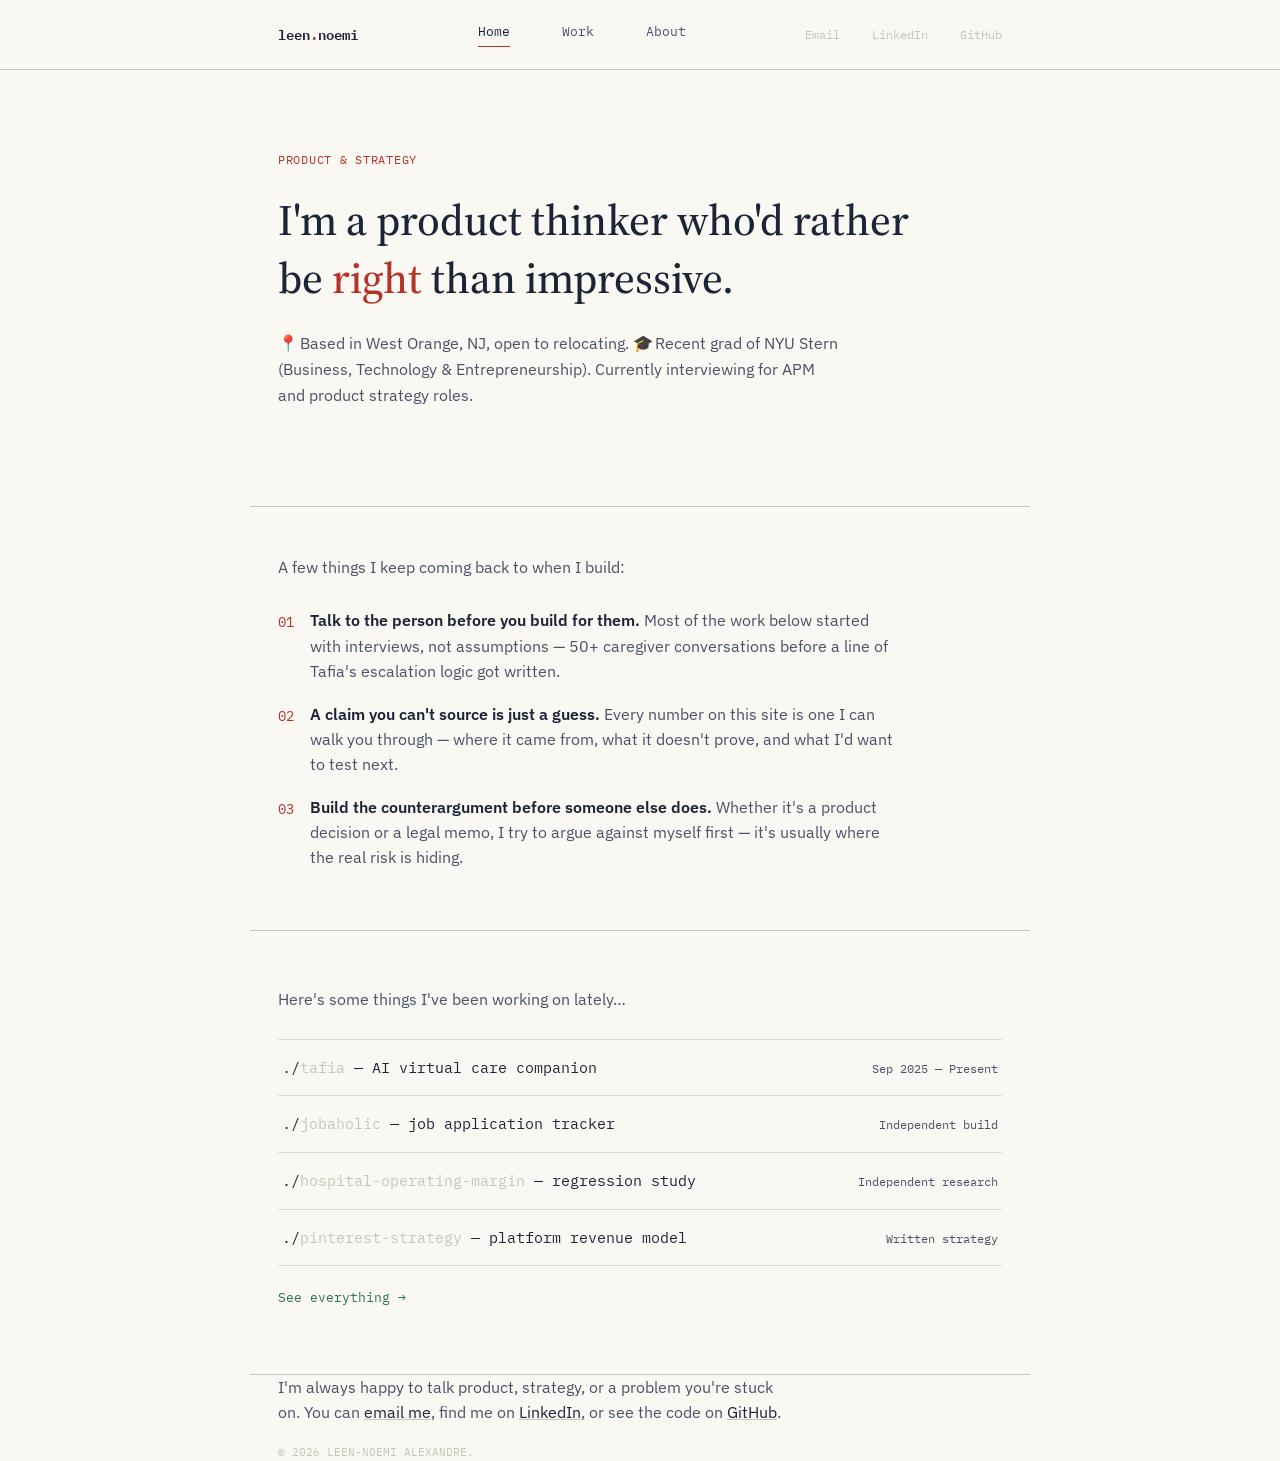
==== index.html @ fa709e36 "Add files via upload" ====
<!DOCTYPE html>
<html lang="en">
<head>
<meta charset="UTF-8">
<meta name="viewport" content="width=device-width, initial-scale=1.0">
<title>Leen-Noemi Alexandre</title>
<meta name="description" content="Product & strategy work by Leen-Noemi Alexandre.">
<link rel="preconnect" href="https://fonts.googleapis.com">
<link rel="preconnect" href="https://fonts.gstatic.com" crossorigin>
<link href="https://fonts.googleapis.com/css2?family=Source+Serif+4:opsz,wght@8..60,400;8..60,500;8..60,600;8..60,700&family=IBM+Plex+Sans:wght@400;500;600&family=IBM+Plex+Mono:wght@400;500;600&display=swap" rel="stylesheet">
<link rel="stylesheet" href="style.css">
</head>
<body>

<nav class="site-nav">
  <div class="wrap">
    <a href="index.html" class="nav-mark">leen<span>.</span>noemi</a>
    <div class="nav-links">
      <a href="index.html" class="active">Home</a>
      <a href="work.html">Work</a>
      <a href="about.html">About</a>
    </div>
    <div class="nav-social">
      <a href="mailto:leenalexia@outlook.com">Email</a>
      <a href="https://linkedin.com/in/leennoemialexandre" target="_blank" rel="noopener">LinkedIn</a>
      <a href="https://github.com/leennoemialexandre" target="_blank" rel="noopener">GitHub</a>
    </div>
  </div>
</nav>

<main>

  <section class="hero wrap">
    <p class="eyebrow">PRODUCT &amp; STRATEGY</p>
    <h1>I'm a product thinker who'd rather be <span class="accent">right</span> than impressive.</h1>
    <p class="status-line"><span class="pin">📍</span>Based in West Orange, NJ, open to relocating. <span class="pin">🎓</span>Recent grad of NYU Stern (Business, Technology &amp; Entrepreneurship). Currently interviewing for APM and product strategy roles.</p>
  </section>

  <section class="musings wrap">
    <p class="lede">A few things I keep coming back to when I build:</p>
    <ol class="musing-list">
      <li>
        <span class="num">01</span>
        <span class="txt"><strong>Talk to the person before you build for them.</strong> Most of the work below started with interviews, not assumptions — 50+ caregiver conversations before a line of Tafia's escalation logic got written.</span>
      </li>
      <li>
        <span class="num">02</span>
        <span class="txt"><strong>A claim you can't source is just a guess.</strong> Every number on this site is one I can walk you through — where it came from, what it doesn't prove, and what I'd want to test next.</span>
      </li>
      <li>
        <span class="num">03</span>
        <span class="txt"><strong>Build the counterargument before someone else does.</strong> Whether it's a product decision or a legal memo, I try to argue against myself first — it's usually where the real risk is hiding.</span>
      </li>
    </ol>
  </section>

  <section class="preview wrap">
    <p class="lede">Here's some things I've been working on lately&hellip;</p>
    <ul class="slug-list">
      <li>
        <a class="slug-link" href="work.html#tafia">
          <span class="path">./<span class="dim">tafia</span> — AI virtual care companion</span>
          <span class="meta">Sep 2025 — Present</span>
        </a>
      </li>
      <li>
        <a class="slug-link" href="work.html#jobaholic">
          <span class="path">./<span class="dim">jobaholic</span> — job application tracker</span>
          <span class="meta">Independent build</span>
        </a>
      </li>
      <li>
        <a class="slug-link" href="work.html#hospital-margin">
          <span class="path">./<span class="dim">hospital-operating-margin</span> — regression study</span>
          <span class="meta">Independent research</span>
        </a>
      </li>
      <li>
        <a class="slug-link" href="work.html#pinterest-strategy">
          <span class="path">./<span class="dim">pinterest-strategy</span> — platform revenue model</span>
          <span class="meta">Written strategy</span>
        </a>
      </li>
    </ul>
    <a class="view-all" href="work.html">See everything &rarr;</a>
  </section>

</main>

<footer class="wrap">
  <p class="footer-line">I'm always happy to talk product, strategy, or a problem you're stuck on. You can <a href="mailto:leenalexia@outlook.com">email me</a>, find me on <a href="https://linkedin.com/in/leennoemialexandre" target="_blank" rel="noopener">LinkedIn</a>, or see the code on <a href="https://github.com/leennoemialexandre" target="_blank" rel="noopener">GitHub</a>.</p>
  <p class="footer-copy">© 2026 LEEN-NOEMI ALEXANDRE.</p>
</footer>

<script src="script.js"></script>
</body>
</html>
---- style.css ----
:root {
  --paper: #FAF8F3;
  --paper-raised: #FFFFFE;
  --ink: #1C2438;
  --ink-soft: #4A5268;
  --redline: #B4332B;
  --verified: #2F6E58;
  --rule: #C9C4B8;
  --rule-soft: #DEDACD;

  --serif: 'Source Serif 4', Georgia, serif;
  --sans: 'IBM Plex Sans', -apple-system, sans-serif;
  --mono: 'IBM Plex Mono', 'Courier New', monospace;
}

* { box-sizing: border-box; }

@media (prefers-reduced-motion: reduce) {
  * { animation-duration: 0.001ms !important; transition-duration: 0.001ms !important; }
}

html { scroll-behavior: smooth; }

body {
  margin: 0;
  background: var(--paper);
  color: var(--ink);
  font-family: var(--sans);
  font-size: 16px;
  line-height: 1.6;
}

a { color: inherit; }

.wrap {
  max-width: 780px;
  margin: 0 auto;
  padding: 0 28px;
}

/* ---------- Nav ---------- */
.site-nav {
  border-bottom: 1px solid var(--rule);
  padding: 22px 0;
}
.site-nav .wrap {
  display: flex;
  justify-content: space-between;
  align-items: center;
  flex-wrap: wrap;
  gap: 14px;
}
.nav-mark {
  font-family: var(--mono);
  font-weight: 600;
  font-size: 14px;
  text-decoration: none;
  color: var(--ink);
}
.nav-mark span { color: var(--redline); }
.nav-links {
  display: flex;
  gap: 26px;
  font-family: var(--mono);
  font-size: 13px;
}
.nav-links a {
  text-decoration: none;
  color: var(--ink-soft);
  padding-bottom: 3px;
  border-bottom: 1px solid transparent;
  margin-right: 26px;
}
.nav-links a:last-child { margin-right: 0; }
.nav-links a:hover, .nav-links a.active {
  color: var(--ink);
  border-bottom-color: var(--redline);
}
.nav-social {
  display: flex;
  gap: 16px;
  font-family: var(--mono);
  font-size: 12px;
}
.nav-social a { text-decoration: none; color: var(--rule); margin-right: 16px; }
.nav-social a:last-child { margin-right: 0; }
.nav-social a:hover { color: var(--redline); }

/* ---------- Hero (home) ---------- */
.hero { padding: 80px 28px 56px; }
.hero .eyebrow {
  font-family: var(--mono);
  font-size: 12px;
  letter-spacing: 0.06em;
  color: var(--redline);
  margin: 0 0 22px;
}
.hero h1 {
  font-family: var(--serif);
  font-weight: 500;
  font-size: clamp(1.9rem, 4.4vw, 2.7rem);
  line-height: 1.35;
  margin: 0 0 22px;
  max-width: 640px;
}
.hero h1 .accent { color: var(--redline); }
.status-line {
  font-family: var(--sans);
  color: var(--ink-soft);
  font-size: 1.02rem;
  max-width: 560px;
  margin: 0 0 34px;
}
.status-line .pin { margin-right: 2px; }

/* ---------- Numbered musings ---------- */
.musings {
  padding: 8px 28px 60px;
  border-top: 1px solid var(--rule);
  margin-top: 8px;
  padding-top: 48px;
}
.musings p.lede {
  color: var(--ink-soft);
  max-width: 560px;
  margin: 0 0 28px;
}
.musing-list {
  list-style: none;
  margin: 0;
  padding: 0;
  display: flex;
  flex-direction: column;
  gap: 18px;
  max-width: 620px;
}
.musing-list li {
  display: flex;
  gap: 16px;
  font-size: 0.98rem;
}
.musing-list .num {
  font-family: var(--mono);
  color: var(--redline);
  font-size: 0.9rem;
  flex-shrink: 0;
  padding-top: 2px;
}
.musing-list .txt { color: var(--ink-soft); }
.musing-list .txt strong { color: var(--ink); font-weight: 600; }

/* ---------- Preview / featured list (home) ---------- */
.preview {
  padding: 56px 28px 64px;
  border-top: 1px solid var(--rule);
}
.preview .lede {
  color: var(--ink-soft);
  margin: 0 0 26px;
}
.slug-list {
  list-style: none;
  margin: 0;
  padding: 0;
  border-top: 1px solid var(--rule-soft);
}
.slug-list li {
  border-bottom: 1px solid var(--rule-soft);
}
.slug-link {
  display: flex;
  justify-content: space-between;
  align-items: baseline;
  gap: 16px;
  padding: 16px 4px;
  text-decoration: none;
  color: var(--ink);
}
.slug-link:hover { color: var(--redline); }
.slug-link .path {
  font-family: var(--mono);
  font-size: 0.92rem;
  color: inherit;
}
.slug-link .path .dim { color: var(--rule); }
.slug-link .meta {
  font-family: var(--mono);
  font-size: 0.78rem;
  color: var(--ink-soft);
  white-space: nowrap;
}
.view-all {
  display: inline-block;
  margin-top: 22px;
  font-family: var(--mono);
  font-size: 13px;
  color: var(--verified);
  text-decoration: none;
}
.view-all:hover { text-decoration: underline; }

/* ---------- Footer ---------- */
footer {
  padding: 48px 28px 60px;
  border-top: 1px solid var(--rule);
}
.footer-line {
  color: var(--ink-soft);
  max-width: 520px;
  margin: 0 0 18px;
}
.footer-line a {
  color: var(--ink);
  text-decoration: underline;
  text-decoration-color: var(--rule);
}
.footer-copy {
  font-family: var(--mono);
  font-size: 11px;
  color: var(--rule);
  margin: 0;
}

/* ---------- Work page ---------- */
.page-head { padding: 56px 28px 8px; }
.page-head h1 {
  font-family: var(--serif);
  font-size: 2.1rem;
  font-weight: 600;
  margin: 0 0 12px;
}
.page-head p { color: var(--ink-soft); max-width: 560px; }

.filter-row {
  padding: 24px 28px 8px;
  display: flex;
  gap: 8px;
  flex-wrap: wrap;
}
.filter-tab {
  font-family: var(--mono);
  font-size: 12.5px;
  background: none;
  border: 1px solid var(--rule);
  color: var(--ink-soft);
  padding: 7px 14px;
  border-radius: 20px;
  cursor: pointer;
}
.filter-tab.active {
  background: var(--ink);
  border-color: var(--ink);
  color: var(--paper);
}
.filter-tab:hover:not(.active) { border-color: var(--redline); color: var(--ink); }

.work-list {
  padding: 12px 28px 64px;
  list-style: none;
  margin: 0;
  border-top: 1px solid var(--rule-soft);
}
.work-item {
  border-bottom: 1px solid var(--rule-soft);
}
.work-row {
  display: flex;
  justify-content: space-between;
  align-items: center;
  gap: 16px;
  padding: 18px 4px;
  cursor: pointer;
  background: none;
  border: none;
  width: 100%;
  text-align: left;
  font: inherit;
  color: var(--ink);
}
.work-row .left { display: flex; align-items: baseline; gap: 14px; flex-wrap: wrap; }
.work-row .path { font-family: var(--mono); font-size: 0.95rem; margin-right: 14px; }
.work-row .path .dim { color: var(--rule); }
.work-row .tag {
  font-family: var(--mono);
  font-size: 0.7rem;
  color: var(--verified);
  border: 1px solid var(--verified);
  border-radius: 10px;
  padding: 1px 8px;
  margin-right: 14px;
  display: inline-block;
}
.work-row .date { font-family: var(--mono); font-size: 0.78rem; color: var(--ink-soft); white-space: nowrap; }
.work-row .chev {
  font-family: var(--mono);
  color: var(--rule);
  transition: transform 0.15s ease;
}
.work-item.open .chev { transform: rotate(90deg); color: var(--redline); }

.work-detail {
  display: none;
  padding: 0 4px 22px;
  max-width: 640px;
}
.work-item.open .work-detail { display: block; }
.work-detail p { color: var(--ink-soft); margin: 0 0 14px; }
.work-detail .stat-row {
  display: flex;
  flex-wrap: wrap;
  gap: 10px;
  margin-bottom: 14px;
}
.chip {
  font-family: var(--mono);
  font-size: 0.75rem;
  background: var(--paper-raised);
  border: 1px dotted var(--verified);
  color: var(--verified);
  border-radius: 3px;
  padding: 3px 9px;
  cursor: help;
  position: relative;
}
.chip::after {
  content: attr(data-verify);
  position: absolute;
  left: 0;
  bottom: 125%;
  width: 260px;
  background: var(--ink);
  color: var(--paper);
  font-family: var(--sans);
  font-weight: 400;
  font-size: 12px;
  line-height: 1.4;
  padding: 10px 12px;
  border-radius: 4px;
  opacity: 0;
  visibility: hidden;
  transform: translateY(4px);
  transition: opacity 0.15s ease, transform 0.15s ease;
  z-index: 20;
  pointer-events: none;
}
.chip:hover::after, .chip:focus::after { opacity: 1; visibility: visible; transform: translateY(0); }
.work-detail .go {
  font-family: var(--mono);
  font-size: 12.5px;
  color: var(--redline);
  text-decoration: none;
}
.work-detail .go:hover { text-decoration: underline; }

/* ---------- About page ---------- */
.about-bio { padding: 56px 28px 40px; }
.about-bio h1 {
  font-family: var(--serif);
  font-size: 2.1rem;
  font-weight: 600;
  margin: 0 0 18px;
}
.about-bio p { color: var(--ink-soft); max-width: 600px; font-size: 1.02rem; }

.section-block { padding: 40px 28px; border-top: 1px solid var(--rule); }
.section-block h2 {
  font-family: var(--serif);
  font-size: 1.5rem;
  font-weight: 600;
  margin: 0 0 24px;
}

.timeline { list-style: none; padding: 0; margin: 0; border-left: 2px solid var(--rule); }
.timeline li {
  padding: 0 0 20px 24px;
  position: relative;
}
.timeline li::before {
  content: "";
  position: absolute;
  left: -6px;
  top: 5px;
  width: 10px;
  height: 10px;
  background: var(--paper);
  border: 2px solid var(--redline);
  border-radius: 50%;
}
.tl-date { display: block; font-family: var(--mono); font-size: 12px; color: var(--redline); margin-bottom: 3px; }
.tl-role { font-size: 0.98rem; }

.brief-grid { display: grid; grid-template-columns: 1fr 1fr; gap: 20px; }
.brief-card {
  display: block;
  background: var(--paper-raised);
  border: 1px solid var(--rule);
  border-radius: 4px;
  padding: 24px;
  text-decoration: none;
  transition: border-color 0.15s ease, transform 0.15s ease;
}
.brief-card:hover { border-color: var(--redline); transform: translateY(-2px); }
.brief-tag { font-family: var(--mono); font-size: 11px; color: var(--redline); }
.brief-card h3 { font-family: var(--serif); font-size: 1.1rem; margin: 8px 0; color: var(--ink); }
.brief-card p { color: var(--ink-soft); font-size: 0.9rem; margin: 0 0 12px; }
.brief-cta { font-family: var(--mono); font-size: 12px; color: var(--verified); }

@media (max-width: 680px) {
  .brief-grid { grid-template-columns: 1fr; }
  .work-row .left { flex-direction: column; align-items: flex-start; gap: 4px; }
  .hero { padding: 56px 20px 40px; }
}

a:focus-visible, button:focus-visible {
  outline: 2px solid var(--redline);
  outline-offset: 2px;
}
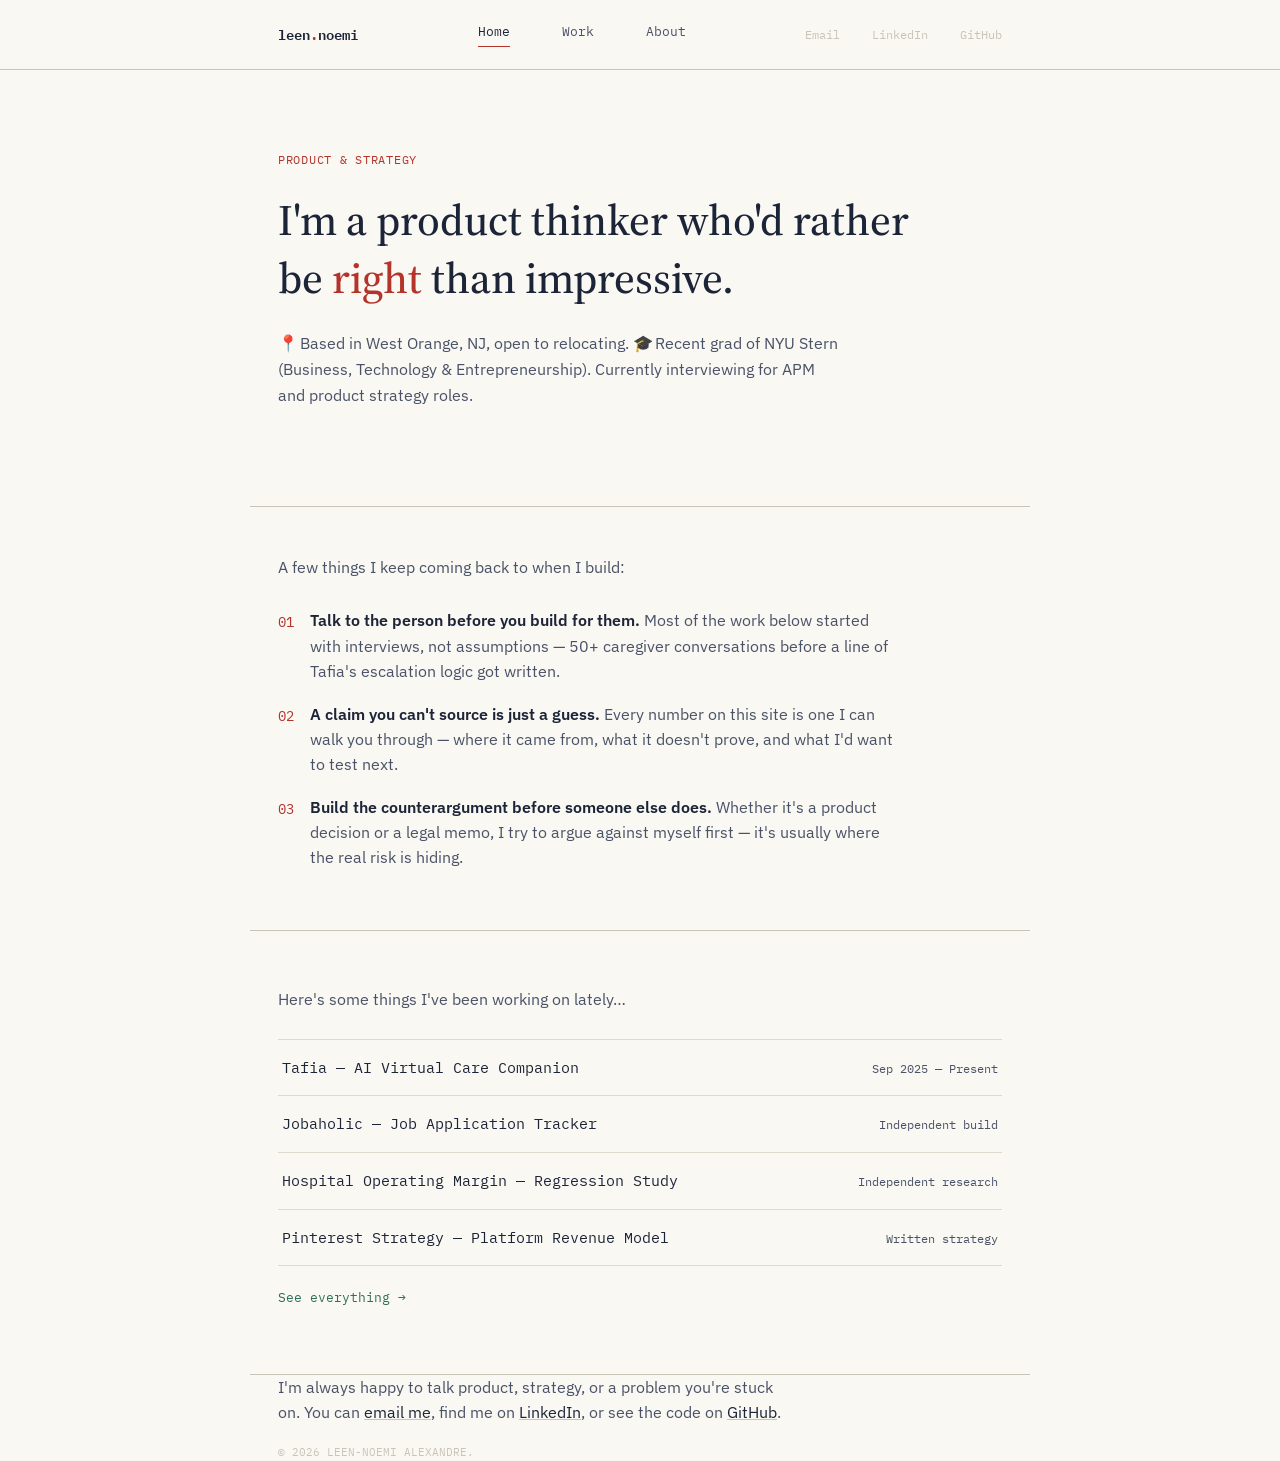
==== commit 091bf0ed: "Update project titles for consistency and clarity" ====
--- a/index.html
+++ b/index.html
@@ -59,25 +59,25 @@
     <ul class="slug-list">
       <li>
         <a class="slug-link" href="work.html#tafia">
-          <span class="path">./<span class="dim">tafia</span> — AI virtual care companion</span>
+          <span class="path">Tafia — AI Virtual Care Companion</span>
           <span class="meta">Sep 2025 — Present</span>
         </a>
       </li>
       <li>
         <a class="slug-link" href="work.html#jobaholic">
-          <span class="path">./<span class="dim">jobaholic</span> — job application tracker</span>
+          <span class="path">Jobaholic — Job Application Tracker</span>
           <span class="meta">Independent build</span>
         </a>
       </li>
       <li>
         <a class="slug-link" href="work.html#hospital-margin">
-          <span class="path">./<span class="dim">hospital-operating-margin</span> — regression study</span>
+          <span class="path">Hospital Operating Margin — Regression Study</span>
           <span class="meta">Independent research</span>
         </a>
       </li>
       <li>
         <a class="slug-link" href="work.html#pinterest-strategy">
-          <span class="path">./<span class="dim">pinterest-strategy</span> — platform revenue model</span>
+          <span class="path">Pinterest Strategy — Platform Revenue Model</span>
           <span class="meta">Written strategy</span>
         </a>
       </li>
